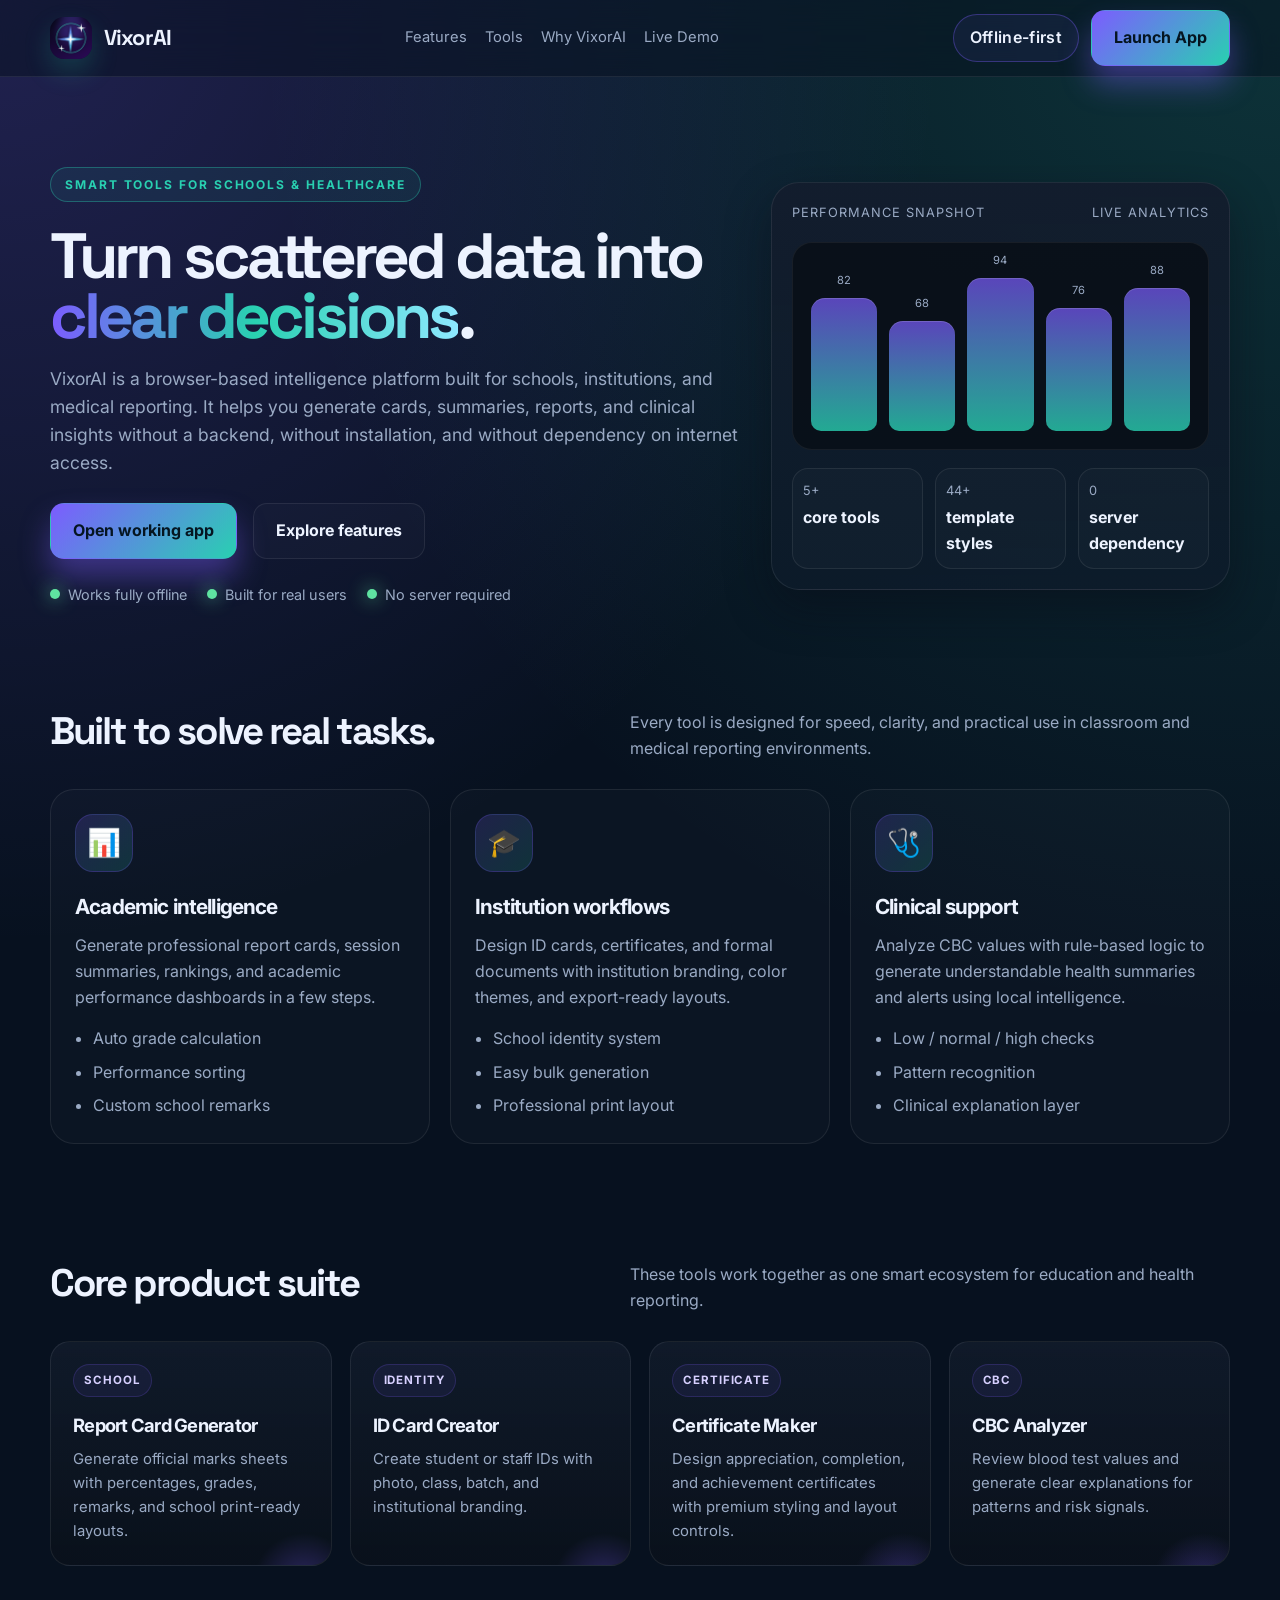
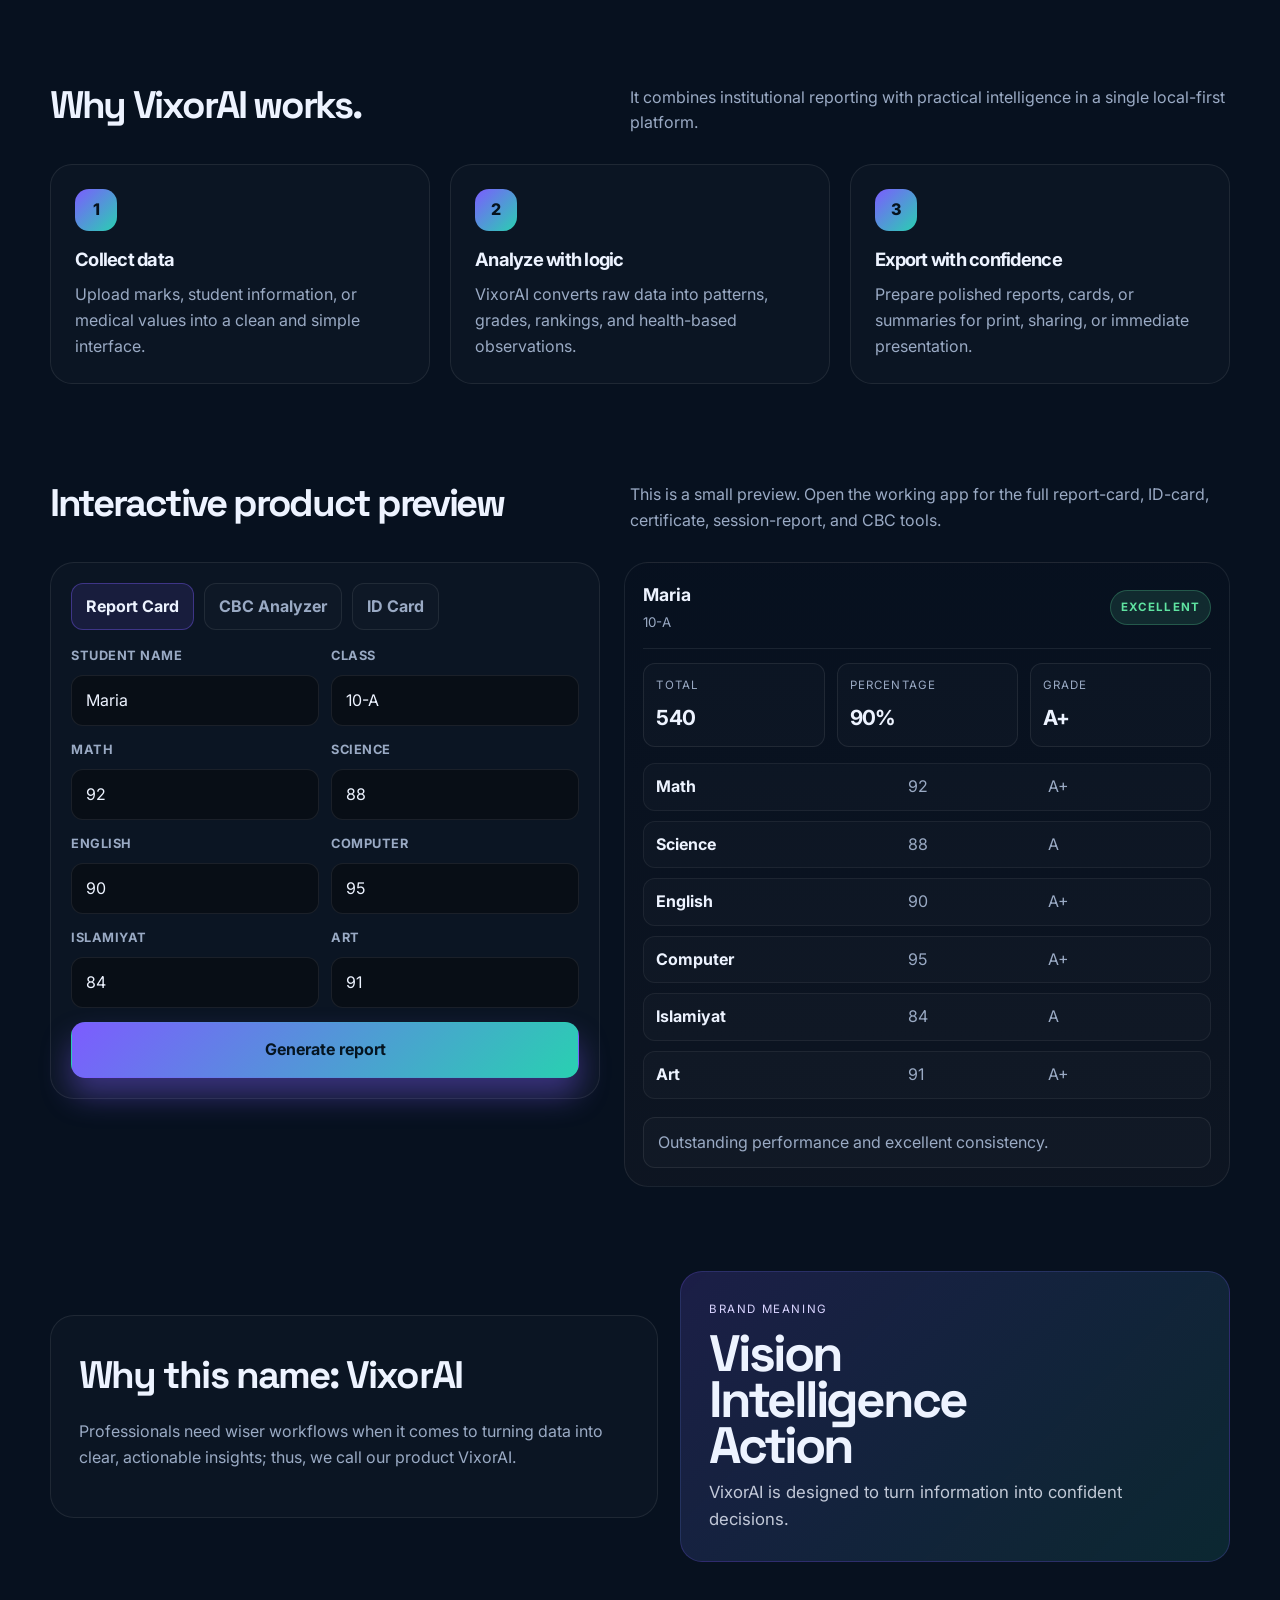
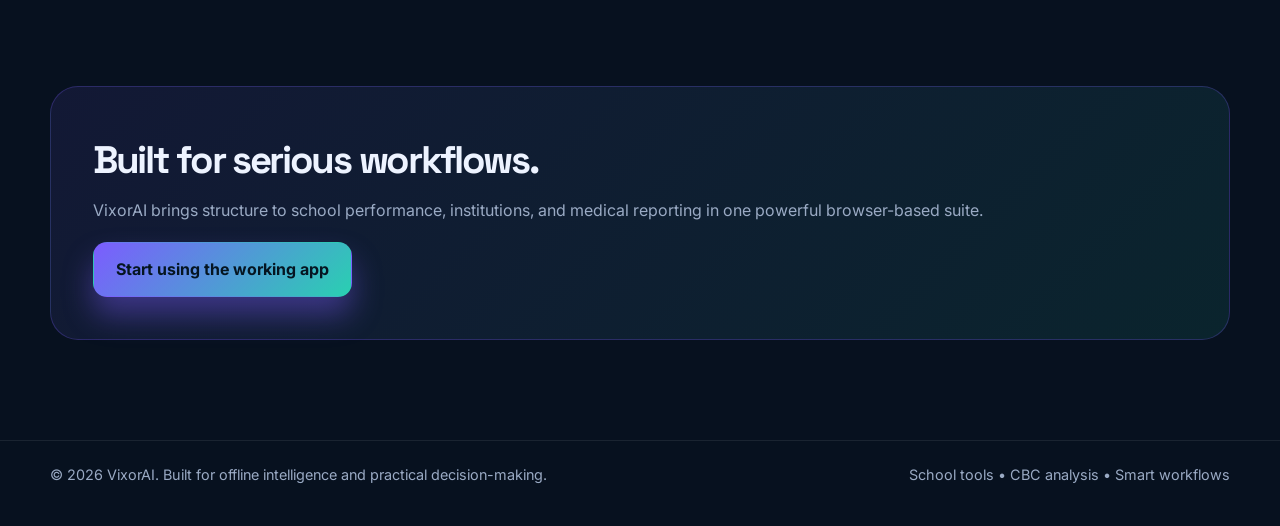
==== index.html @ 2a3d40e4 "Add files via upload" ====
﻿<!DOCTYPE html>
<html lang="en">
<head>
  <meta charset="UTF-8" />
  <meta name="viewport" content="width=device-width, initial-scale=1.0" />
  <title>VixorAI — Smart School & Medical Intelligence</title>
  <meta name="description" content="VixorAI is a browser-based offline intelligence suite for schools and healthcare tools such as report cards, ID cards, certificates, and CBC analysis." />
  <link rel="icon" type="image/png" href="./vixorai-logo.png" />
  <link rel="apple-touch-icon" href="./vixorai-logo.png" />
  <link rel="preconnect" href="https://fonts.googleapis.com">
  <link rel="preconnect" href="https://fonts.gstatic.com" crossorigin>
  <link href="https://fonts.googleapis.com/css2?family=Inter:wght@400;500;600;700;800;900&family=Space+Grotesk:wght@500;700&display=swap" rel="stylesheet">
  <style>
    :root {
      --bg: #07111f;
      --bg-soft: #0d1b2a;
      --panel: rgba(16, 24, 39, 0.8);
      --panel-strong: #131d2d;
      --line: rgba(255,255,255,0.08);
      --card: rgba(17, 25, 38, 0.9);
      --ink: #edf3ff;
      --muted: #9aaac4;
      --primary: #7c5cff;
      --primary-2: #29d0b1;
      --accent: #ffb950;
      --danger: #ff6b7a;
      --success: #5fe3a1;
      --shadow: 0 18px 45px rgba(8, 12, 22, 0.45);
      --radius: 24px;
    }

    * { box-sizing: border-box; }

    html { scroll-behavior: smooth; }
    body {
      margin: 0;
      font-family: Inter, system-ui, sans-serif;
      background:
        radial-gradient(circle at 0% 0%, rgba(124, 92, 255, 0.22), transparent 24%),
        radial-gradient(circle at 100% 0%, rgba(41, 208, 177, 0.18), transparent 26%),
        var(--bg);
      color: var(--ink);
      line-height: 1.6;
      min-height: 100vh;
    }

    a { color: inherit; text-decoration: none; }
    img { max-width: 100%; display: block; }
    button, input { font: inherit; }

    .container {
      width: min(1180px, calc(100% - 32px));
      margin: 0 auto;
    }

    header {
      position: sticky;
      top: 0;
      z-index: 20;
      backdrop-filter: blur(18px);
      background: rgba(7, 17, 31, 0.5);
      border-bottom: 1px solid var(--line);
    }

    .nav {
      display: flex;
      align-items: center;
      justify-content: space-between;
      min-height: 76px;
      gap: 20px;
    }

    .brand {
      display: flex;
      align-items: center;
      gap: 12px;
      font-family: "Space Grotesk", sans-serif;
      font-weight: 700;
      letter-spacing: -0.04em;
      font-size: 1.35rem;
    }

    .brand-mark {
      width: 42px;
      height: 42px;
      border-radius: 14px;
      object-fit: cover;
      box-shadow: 0 12px 28px rgba(41, 208, 177, 0.2);
    }

    .nav-links {
      display: flex;
      align-items: center;
      gap: 18px;
      color: var(--muted);
      font-size: 0.92rem;
    }
    .nav-links a:hover { color: var(--ink); }

    .nav-actions {
      display: flex;
      align-items: center;
      gap: 12px;
    }

    .pill {
      border: 1px solid rgba(124, 92, 255, 0.35);
      background: rgba(124, 92, 255, 0.08);
      color: var(--ink);
      border-radius: 999px;
      padding: 10px 16px;
      font-weight: 600;
      letter-spacing: 0.02em;
    }

    .button {
      display: inline-flex;
      align-items: center;
      justify-content: center;
      border-radius: 14px;
      border: 1px solid transparent;
      padding: 14px 22px;
      font-weight: 700;
      cursor: pointer;
      transition: transform 0.18s ease, box-shadow 0.18s ease, border-color 0.18s ease;
    }
    .button:hover { transform: translateY(-2px); }

    .button.primary {
      background: linear-gradient(135deg, var(--primary), var(--primary-2));
      color: #051521;
      box-shadow: 0 18px 30px rgba(124, 92, 255, 0.4);
    }

    .button.secondary {
      background: rgba(255,255,255,0.02);
      color: var(--ink);
      border-color: var(--line);
    }

    .hero { padding-top: 90px; padding-bottom: 40px; }
    .hero-grid {
      display: grid;
      grid-template-columns: 1.2fr 0.8fr;
      gap: 32px;
      align-items: center;
    }

    .eyebrow {
      display: inline-flex;
      align-items: center;
      gap: 10px;
      border: 1px solid rgba(41, 208, 177, 0.35);
      background: rgba(41, 208, 177, 0.08);
      color: var(--primary-2);
      border-radius: 999px;
      padding: 7px 14px;
      font-size: 0.75rem;
      letter-spacing: 0.16em;
      text-transform: uppercase;
      font-weight: 700;
    }

    h1 {
      margin: 24px 0 18px;
      font-family: "Space Grotesk", sans-serif;
      font-size: clamp(2.8rem, 5vw, 5rem);
      line-height: 0.94;
      letter-spacing: -0.06em;
    }
    h1 .gradient {
      background: linear-gradient(90deg, var(--primary), var(--primary-2), #8de8ff);
      -webkit-background-clip: text;
      background-clip: text;
      color: transparent;
    }

    .lead {
      font-size: 1.1rem;
      color: var(--muted);
      max-width: 70ch;
      margin: 0 0 26px;
    }

    .hero-actions {
      display: flex;
      align-items: center;
      flex-wrap: wrap;
      gap: 16px;
      margin-bottom: 24px;
    }

    .mini-meta {
      display: flex;
      flex-wrap: wrap;
      gap: 20px;
      color: var(--muted);
      font-size: 0.9rem;
    }
    .mini-meta span {
      display: inline-flex;
      align-items: center;
      gap: 8px;
    }
    .dot {
      width: 10px;
      height: 10px;
      border-radius: 50%;
      background: var(--success);
      box-shadow: 0 0 18px rgba(95, 227, 161, 0.9);
    }

    .hero-card {
      background: linear-gradient(180deg, rgba(19, 29, 45, 0.96), rgba(13, 27, 42, 0.9));
      border: 1px solid var(--line);
      border-radius: 28px;
      padding: 20px;
      box-shadow: var(--shadow);
    }

    .dashboard {
      background: rgba(8, 14, 22, 0.8);
      border: 1px solid rgba(255,255,255,0.06);
      border-radius: 20px;
      padding: 18px;
      margin-top: 18px;
    }

    .dash-top {
      display: flex;
      align-items: center;
      justify-content: space-between;
      margin-bottom: 14px;
      color: var(--muted);
      font-size: 0.8rem;
      letter-spacing: 0.08em;
      text-transform: uppercase;
    }

    .bars {
      display: grid;
      grid-template-columns: repeat(5, 1fr);
      align-items: end;
      gap: 12px;
      min-height: 170px;
      padding-top: 8px;
    }
    .bar {
      position: relative;
      border-radius: 14px 14px 10px 10px;
      background: linear-gradient(180deg, rgba(124, 92, 255, 0.7), rgba(41, 208, 177, 0.8));
      min-height: 34px;
      box-shadow: inset 0 1px 0 rgba(255,255,255,0.15);
    }
    .bar::before {
      content: attr(data-value);
      position: absolute;
      top: -26px;
      left: 50%;
      transform: translateX(-50%);
      font-size: 0.7rem;
      color: var(--muted);
    }

    .keypoints {
      padding: 18px 0 0;
      display: grid;
      grid-template-columns: repeat(3, minmax(0, 1fr));
      gap: 12px;
    }
    .keypoints > div {
      border: 1px solid var(--line);
      border-radius: 16px;
      padding: 12px 10px;
      background: rgba(255,255,255,0.02);
      font-size: 0.8rem;
      color: var(--muted);
    }
    .keypoints b {
      display: block;
      color: var(--ink);
      font-size: 1rem;
      margin-top: 4px;
    }

    .section { padding: 54px 0; }
    .section-header {
      display: flex;
      justify-content: space-between;
      align-items: end;
      gap: 20px;
      margin-bottom: 28px;
    }
    .section-header h2 {
      margin: 0;
      font-family: "Space Grotesk", sans-serif;
      font-size: clamp(2rem, 3vw, 3rem);
      letter-spacing: -0.06em;
    }
    .section-header p {
      margin: 0;
      color: var(--muted);
      max-width: 60ch;
    }

    .feature-grid {
      display: grid;
      grid-template-columns: repeat(3, minmax(0, 1fr));
      gap: 20px;
    }
    .feature-card {
      background: rgba(255,255,255,0.02);
      border: 1px solid var(--line);
      border-radius: var(--radius);
      padding: 24px;
      min-height: 260px;
      transition: transform 0.2s ease, border-color 0.2s ease;
    }
    .feature-card:hover {
      transform: translateY(-3px);
      border-color: rgba(124, 92, 255, 0.4);
    }
    .iconbox {
      width: 58px;
      height: 58px;
      border-radius: 18px;
      display: grid;
      place-items: center;
      background: linear-gradient(135deg, rgba(124, 92, 255, 0.18), rgba(41, 208, 177, 0.16));
      border: 1px solid rgba(124, 92, 255, 0.22);
      margin-bottom: 18px;
      font-size: 1.7rem;
    }
    .feature-card h3 {
      margin: 0 0 10px;
      font-size: 1.3rem;
      letter-spacing: -0.04em;
    }
    .feature-card p { margin: 0; color: var(--muted); }
    .feature-card ul {
      padding-left: 18px;
      color: var(--muted);
      margin: 16px 0 0;
    }
    .feature-card li + li { margin-top: 8px; }

    .tools-grid {
      display: grid;
      grid-template-columns: repeat(4, minmax(0, 1fr));
      gap: 18px;
    }
    .tool-card {
      position: relative;
      background: linear-gradient(180deg, rgba(20, 30, 46, 0.7), rgba(10, 17, 27, 0.9));
      border: 1px solid var(--line);
      border-radius: 20px;
      padding: 22px;
      overflow: hidden;
    }
    .tool-card::after {
      content: "";
      position: absolute;
      inset: auto -12% -35% auto;
      width: 120px;
      height: 120px;
      border-radius: 50%;
      background: radial-gradient(circle, rgba(124, 92, 255, 0.32), transparent 60%);
    }
    .tool-card h4 {
      margin: 14px 0 8px;
      font-size: 1.15rem;
      letter-spacing: -0.04em;
    }
    .tool-card p {
      margin: 0;
      color: var(--muted);
      font-size: 0.93rem;
    }
    .tool-badge {
      display: inline-block;
      padding: 6px 10px;
      border-radius: 999px;
      border: 1px solid rgba(124, 92, 255, 0.2);
      background: rgba(124, 92, 255, 0.08);
      color: #d7d0ff;
      font-size: 0.72rem;
      font-weight: 700;
      letter-spacing: 0.08em;
      text-transform: uppercase;
    }

    .steps {
      display: grid;
      grid-template-columns: repeat(3, minmax(0, 1fr));
      gap: 20px;
    }
    .step {
      background: rgba(255,255,255,0.02);
      border: 1px solid var(--line);
      border-radius: 22px;
      padding: 24px;
    }
    .step-number {
      width: 42px;
      height: 42px;
      border-radius: 14px;
      display: grid;
      place-items: center;
      font-weight: 800;
      background: linear-gradient(135deg, var(--primary), var(--primary-2));
      color: #06121d;
      margin-bottom: 14px;
    }
    .step h3 {
      margin: 0 0 8px;
      font-size: 1.15rem;
      letter-spacing: -0.04em;
    }
    .step p { margin: 0; color: var(--muted); }

    .showcase { padding: 34px 0 10px; }
    .showcase-wrap {
      display: grid;
      grid-template-columns: 1fr 1.1fr;
      gap: 24px;
      align-items: start;
    }
    .panel {
      background: rgba(255,255,255,0.02);
      border: 1px solid var(--line);
      border-radius: 24px;
      padding: 20px;
    }
    .tab-bar {
      display: flex;
      flex-wrap: wrap;
      gap: 10px;
      margin-bottom: 16px;
    }
    .tab-btn {
      padding: 10px 14px;
      border-radius: 12px;
      border: 1px solid var(--line);
      background: rgba(255,255,255,0.015);
      color: var(--muted);
      cursor: pointer;
      font-weight: 700;
    }
    .tab-btn.active {
      background: rgba(124, 92, 255, 0.12);
      border-color: rgba(124, 92, 255, 0.38);
      color: var(--ink);
    }
    .tab-panel { display: none; }
    .tab-panel.active { display: block; }

    .form-grid { display: grid; gap: 14px; }
    .two-col {
      display: grid;
      grid-template-columns: repeat(2, minmax(0, 1fr));
      gap: 12px;
    }
    .field { display: grid; gap: 8px; }
    .field label {
      color: var(--muted);
      font-size: 0.8rem;
      font-weight: 700;
      letter-spacing: 0.04em;
      text-transform: uppercase;
    }
    .field input, .field select {
      width: 100%;
      border-radius: 12px;
      border: 1px solid var(--line);
      background: rgba(8, 14, 22, 0.9);
      color: var(--ink);
      font: inherit;
      padding: 12px 14px;
    }

    .preview {
      min-height: 350px;
      background: linear-gradient(180deg, rgba(7,17,31,0.96), rgba(14,22,34,0.96));
      border: 1px solid var(--line);
      border-radius: 24px;
      padding: 18px;
    }

    .report-preview {
      background: linear-gradient(180deg, rgba(14, 23, 35, 0.8), rgba(11, 18, 26, 0.9));
      border-radius: 18px;
      border: 1px solid rgba(255,255,255,0.08);
      padding: 18px;
    }
    .report-header {
      display: flex;
      align-items: center;
      justify-content: space-between;
      gap: 12px;
      padding-bottom: 14px;
      border-bottom: 1px solid rgba(255,255,255,0.08);
      margin-bottom: 14px;
    }
    .report-badge {
      display: inline-block;
      padding: 7px 10px;
      border-radius: 999px;
      background: rgba(95, 227, 161, 0.12);
      color: var(--success);
      border: 1px solid rgba(95, 227, 161, 0.25);
      font-size: 0.72rem;
      font-weight: 700;
      letter-spacing: 0.1em;
      text-transform: uppercase;
    }
    .summary-grid {
      display: grid;
      grid-template-columns: repeat(3, minmax(0, 1fr));
      gap: 12px;
      margin: 12px 0 16px;
    }
    .summary-box {
      background: rgba(255,255,255,0.02);
      border: 1px solid var(--line);
      border-radius: 12px;
      padding: 12px;
    }
    .summary-box span {
      display: block;
      color: var(--muted);
      font-size: 0.72rem;
      letter-spacing: 0.1em;
      text-transform: uppercase;
      margin-bottom: 6px;
    }
    .summary-box b { font-size: 1.3rem; letter-spacing: -0.04em; }

    .subject-list { display: grid; gap: 10px; }
    .subject-row {
      display: grid;
      grid-template-columns: 1.3fr 0.7fr 0.8fr;
      gap: 8px;
      align-items: center;
      padding: 10px 12px;
      border-radius: 12px;
      background: rgba(255,255,255,0.02);
      border: 1px solid rgba(255,255,255,0.06);
      color: var(--muted);
    }
    .subject-row strong { color: var(--ink); }

    .cbc-card {
      background: rgba(12, 18, 28, 0.95);
      border: 1px solid rgba(255,255,255,0.08);
      border-radius: 18px;
      padding: 18px;
    }
    .cbc-metric {
      display: flex;
      justify-content: space-between;
      gap: 12px;
      align-items: center;
      margin: 10px 0;
      padding: 12px 14px;
      border-radius: 12px;
      background: rgba(255,255,255,0.02);
      border: 1px solid rgba(255,255,255,0.06);
    }
    .cbc-metric small {
      color: var(--muted);
      text-transform: uppercase;
      letter-spacing: 0.08em;
      font-size: 0.72rem;
    }
    .status {
      display: inline-flex;
      align-items: center;
      gap: 8px;
      padding: 8px 12px;
      border-radius: 999px;
      font-size: 0.72rem;
      font-weight: 700;
      letter-spacing: 0.08em;
      text-transform: uppercase;
    }
    .status.good { background: rgba(95,227,161,0.12); color: var(--success); border: 1px solid rgba(95,227,161,0.2); }
    .status.warn { background: rgba(255,185,80,0.12); color: var(--accent); border: 1px solid rgba(255,185,80,0.2); }
    .status.alert { background: rgba(255,107,122,0.12); color: var(--danger); border: 1px solid rgba(255,107,122,0.2); }

    .story {
      display: grid;
      grid-template-columns: 1.05fr 0.95fr;
      gap: 22px;
      align-items: center;
      padding-top: 20px;
    }
    .story-card {
      background: rgba(255,255,255,0.02);
      border: 1px solid var(--line);
      border-radius: 24px;
      padding: 28px;
    }
    .story-card h3 {
      margin: 0 0 14px;
      letter-spacing: -0.05em;
      font-size: clamp(1.7rem, 3vw, 2.8rem);
      font-family: "Space Grotesk", sans-serif;
    }
    .story-card p { margin: 0 0 18px; color: var(--muted); }

    .name-box {
      background: linear-gradient(135deg, rgba(124,92,255,0.18), rgba(41,208,177,0.12));
      border: 1px solid rgba(124, 92, 255, 0.22);
      border-radius: 22px;
      padding: 28px;
      min-height: 260px;
      display: flex;
      flex-direction: column;
      justify-content: center;
    }
    .name-box .small {
      display: inline-block;
      color: #d9d4ff;
      letter-spacing: 0.14em;
      font-size: 0.72rem;
      text-transform: uppercase;
      margin-bottom: 12px;
    }
    .name-box h4 {
      font-size: clamp(2.3rem, 4vw, 4rem);
      line-height: 0.9;
      margin: 0 0 10px;
      letter-spacing: -0.06em;
      font-family: "Space Grotesk", sans-serif;
    }
    .name-box p {
      margin: 0;
      color: rgba(237,243,255,0.8);
      font-size: 1.05rem;
    }

    .cta {
      padding: 70px 0 100px;
    }
    .cta-box {
      background: linear-gradient(135deg, rgba(124, 92, 255, 0.1), rgba(41, 208, 177, 0.1));
      border: 1px solid rgba(124, 92, 255, 0.25);
      border-radius: 28px;
      padding: clamp(26px, 4vw, 42px);
      display: flex;
      flex-wrap: wrap;
      align-items: center;
      justify-content: space-between;
      gap: 18px;
    }
    .cta h3 {
      margin: 0 0 8px;
      font-family: "Space Grotesk", sans-serif;
      font-size: clamp(2rem, 3vw, 3rem);
      letter-spacing: -0.06em;
    }
    .cta p { margin: 0; color: var(--muted); font-size: 1rem; }

    footer {
      border-top: 1px solid var(--line);
      padding: 22px 0 40px;
      color: var(--muted);
      font-size: 0.9rem;
    }
    .foot {
      display: flex;
      justify-content: space-between;
      gap: 20px;
      align-items: center;
      flex-wrap: wrap;
    }

    @media (max-width: 980px) {
      .hero-grid, .showcase-wrap, .story { display: grid; grid-template-columns: 1fr; }
      .feature-grid, .tools-grid, .steps { grid-template-columns: repeat(2, minmax(0, 1fr)); display: grid; }
      .nav-links { display: none; }
      .section-header { display: grid; align-items: start; }
    }

    @media (max-width: 620px) {
      .feature-grid, .tools-grid, .steps, .two-col, .summary-grid, .keypoints { grid-template-columns: 1fr; }
      .nav { min-height: 64px; gap: 10px; }
      .brand { gap: 8px; font-size: 1.1rem; }
      .brand-mark { width: 36px; height: 36px; }
      .nav-actions { width: auto; flex: 0 0 auto; gap: 0; }
      .nav-actions .button { width: auto; min-height: 42px; padding: 10px 12px; font-size: 0.82rem; }
      .button { width: auto; min-height: 44px; }
      .hero-actions { display: grid; grid-template-columns: minmax(0, 1fr); }
      .hero-actions .button, .form-grid > .button, .cta-box > .button { width: 100%; }
      .pill { display: none; }
      .hero { padding-top: 48px; }
      .section { padding: 42px 0; }
      h1 { font-size: 2.5rem; line-height: 1; }
      .section-header h2 { font-size: 1.85rem; }
      .panel { padding: 14px; }
      .preview, .report-preview { padding: 12px; }
      .subject-row { grid-template-columns: minmax(0, 1.2fr) minmax(42px, 0.5fr) minmax(42px, 0.5fr); font-size: 0.9rem; }
    }
  </style>
</head>
<body>
  <header>
    <div class="container nav">
      <div class="brand">
        <img class="brand-mark" src="./vixorai-logo.png" alt="VixorAI logo" />
        <span>VixorAI</span>
      </div>

      <nav class="nav-links">
        <a href="#features">Features</a>
        <a href="#tools">Tools</a>
        <a href="#why">Why VixorAI</a>
        <a href="#demo">Live Demo</a>
      </nav>

      <div class="nav-actions">
        <span class="pill">Offline-first</span>
        <a class="button primary" href="./ViXorAI%20(1).html">Launch App</a>
      </div>
    </div>
  </header>

  <main>
    <section class="hero">
      <div class="container hero-grid">
        <div>
          <span class="eyebrow">Smart tools for schools & healthcare</span>
          <h1>Turn scattered data into <span class="gradient">clear decisions</span>.</h1>
          <p class="lead">
            VixorAI is a browser-based intelligence platform built for schools, institutions, and medical reporting. It helps you generate cards, summaries, reports, and clinical insights without a backend, without installation, and without dependency on internet access.
          </p>

          <div class="hero-actions">
            <a class="button primary" href="./ViXorAI%20(1).html">Open working app</a>
            <button class="button secondary" onclick="document.getElementById('features').scrollIntoView({behavior:'smooth'})">Explore features</button>
          </div>

          <div class="mini-meta">
            <span><i class="dot"></i> Works fully offline</span>
            <span><i class="dot"></i> Built for real users</span>
            <span><i class="dot"></i> No server required</span>
          </div>
        </div>

        <div class="hero-card">
          <div class="dash-top">
            <span>Performance snapshot</span>
            <span>Live analytics</span>
          </div>

          <div class="dashboard">
            <div class="bars">
              <div class="bar" data-value="82" style="height:82%"></div>
              <div class="bar" data-value="68" style="height:68%"></div>
              <div class="bar" data-value="94" style="height:94%"></div>
              <div class="bar" data-value="76" style="height:76%"></div>
              <div class="bar" data-value="88" style="height:88%"></div>
            </div>
          </div>

          <div class="keypoints">
            <div>5+<b>core tools</b></div>
            <div>44+<b>template styles</b></div>
            <div>0<b>server dependency</b></div>
          </div>
        </div>
      </div>
    </section>

    <section id="features" class="section">
      <div class="container">
        <div class="section-header">
          <h2>Built to solve real tasks.</h2>
          <p>Every tool is designed for speed, clarity, and practical use in classroom and medical reporting environments.</p>
        </div>

        <div class="feature-grid">
          <article class="feature-card">
            <div class="iconbox">📊</div>
            <h3>Academic intelligence</h3>
            <p>Generate professional report cards, session summaries, rankings, and academic performance dashboards in a few steps.</p>
            <ul>
              <li>Auto grade calculation</li>
              <li>Performance sorting</li>
              <li>Custom school remarks</li>
            </ul>
          </article>

          <article class="feature-card">
            <div class="iconbox">🎓</div>
            <h3>Institution workflows</h3>
            <p>Design ID cards, certificates, and formal documents with institution branding, color themes, and export-ready layouts.</p>
            <ul>
              <li>School identity system</li>
              <li>Easy bulk generation</li>
              <li>Professional print layout</li>
            </ul>
          </article>

          <article class="feature-card">
            <div class="iconbox">🩺</div>
            <h3>Clinical support</h3>
            <p>Analyze CBC values with rule-based logic to generate understandable health summaries and alerts using local intelligence.</p>
            <ul>
              <li>Low / normal / high checks</li>
              <li>Pattern recognition</li>
              <li>Clinical explanation layer</li>
            </ul>
          </article>
        </div>
      </div>
    </section>

    <section id="tools" class="section">
      <div class="container">
        <div class="section-header">
          <h2>Core product suite</h2>
          <p>These tools work together as one smart ecosystem for education and health reporting.</p>
        </div>

        <div class="tools-grid">
          <article class="tool-card">
            <span class="tool-badge">school</span>
            <h4>Report Card Generator</h4>
            <p>Generate official marks sheets with percentages, grades, remarks, and school print-ready layouts.</p>
          </article>

          <article class="tool-card">
            <span class="tool-badge">identity</span>
            <h4>ID Card Creator</h4>
            <p>Create student or staff IDs with photo, class, batch, and institutional branding.</p>
          </article>

          <article class="tool-card">
            <span class="tool-badge">certificate</span>
            <h4>Certificate Maker</h4>
            <p>Design appreciation, completion, and achievement certificates with premium styling and layout controls.</p>
          </article>

          <article class="tool-card">
            <span class="tool-badge">cbc</span>
            <h4>CBC Analyzer</h4>
            <p>Review blood test values and generate clear explanations for patterns and risk signals.</p>
          </article>
        </div>
      </div>
    </section>

    <section class="section">
      <div class="container">
        <div class="section-header">
          <h2>Why VixorAI works.</h2>
          <p>It combines institutional reporting with practical intelligence in a single local-first platform.</p>
        </div>

        <div class="steps">
          <div class="step">
            <div class="step-number">1</div>
            <h3>Collect data</h3>
            <p>Upload marks, student information, or medical values into a clean and simple interface.</p>
          </div>

          <div class="step">
            <div class="step-number">2</div>
            <h3>Analyze with logic</h3>
            <p>VixorAI converts raw data into patterns, grades, rankings, and health-based observations.</p>
          </div>

          <div class="step">
            <div class="step-number">3</div>
            <h3>Export with confidence</h3>
            <p>Prepare polished reports, cards, or summaries for print, sharing, or immediate presentation.</p>
          </div>
        </div>
      </div>
    </section>

    <section id="demo" class="section showcase">
      <div class="container">
        <div class="section-header">
          <h2>Interactive product preview</h2>
          <p>This is a small preview. Open the working app for the full report-card, ID-card, certificate, session-report, and CBC tools.</p>
        </div>

        <div class="showcase-wrap">
          <div class="panel">
            <div class="tab-bar">
              <button class="tab-btn active" data-tab="report">Report Card</button>
              <button class="tab-btn" data-tab="cbc">CBC Analyzer</button>
              <button class="tab-btn" data-tab="id">ID Card</button>
            </div>

            <div class="tab-panel active" id="report-tab">
              <div class="form-grid">
                <div class="two-col">
                  <div class="field">
                    <label>Student name</label>
                    <input id="studentName" value="Maria" />
                  </div>
                  <div class="field">
                    <label>Class</label>
                    <input id="studentClass" value="10-A" />
                  </div>
                </div>

                <div class="two-col">
                  <div class="field"><label>Math</label><input id="math" type="number" value="92" /></div>
                  <div class="field"><label>Science</label><input id="science" type="number" value="88" /></div>
                </div>

                <div class="two-col">
                  <div class="field"><label>English</label><input id="english" type="number" value="90" /></div>
                  <div class="field"><label>Computer</label><input id="computer" type="number" value="95" /></div>
                </div>

                <div class="two-col">
                  <div class="field"><label>Islamiyat</label><input id="islamiyat" type="number" value="84" /></div>
                  <div class="field"><label>Art</label><input id="art" type="number" value="91" /></div>
                </div>

                <button class="button primary" onclick="generateReportCard()">Generate report</button>
              </div>
            </div>

            <div class="tab-panel" id="cbc-tab">
              <div class="form-grid">
                <div class="field"><label>Patient name</label><input id="cbcName" value="Umar" /></div>
                <div class="two-col">
                  <div class="field"><label>Hemoglobin</label><input id="hb" type="number" value="11.2" /></div>
                  <div class="field"><label>WBC</label><input id="wbc" type="number" value="9.8" /></div>
                </div>

                <div class="two-col">
                  <div class="field"><label>Platelets</label><input id="platelets" type="number" value="250" /></div>
                  <div class="field"><label>MCV</label><input id="mcv" type="number" value="78" /></div>
                </div>

                <div class="two-col">
                  <div class="field"><label>RBC</label><input id="rbc" type="number" value="4.2" /></div>
                  <div class="field"><label>Neutrophils</label><input id="neutrophils" type="number" value="65" /></div>
                </div>

                <button class="button primary" onclick="generateCBCReport()">Analyze CBC</button>
              </div>
            </div>

            <div class="tab-panel" id="id-tab">
              <div class="form-grid">
                <div class="field"><label>Student / Staff name</label><input id="idName" value="Umar" /></div>
                <div class="two-col">
                  <div class="field"><label>Roll no</label><input id="rollNo" value="27" /></div>
                  <div class="field"><label>Class</label><input id="idClass" value="9-B" /></div>
                </div>
                <div class="field"><label>School</label><input id="schoolName" value="City Excellence Academy" /></div>
                <button class="button primary" onclick="generateIDCard()">Generate ID card</button>
              </div>
            </div>
          </div>

          <div class="preview">
            <div id="reportPreview" class="report-preview">
              <div class="report-header">
                <div>
                  <strong style="font-size:1.1rem;">Maria</strong><br>
                  <small style="color:var(--muted);">Class 10-A</small>
                </div>
                <span class="report-badge">Excellent</span>
              </div>

              <div class="summary-grid">
                <div class="summary-box"><span>Total</span><b>440</b></div>
                <div class="summary-box"><span>Percentage</span><b>88%</b></div>
                <div class="summary-box"><span>Grade</span><b>A</b></div>
              </div>

              <div class="subject-list">
                <div class="subject-row"><strong>Math</strong><span>92</span><span>A+</span></div>
                <div class="subject-row"><strong>Science</strong><span>88</span><span>A</span></div>
                <div class="subject-row"><strong>English</strong><span>90</span><span>A+</span></div>
                <div class="subject-row"><strong>Computer</strong><span>95</span><span>A+</span></div>
              </div>
            </div>
          </div>
        </div>
      </div>
    </section>

    <section id="why" class="section">
      <div class="container">
        <div class="story">
          <div class="story-card">
            <h3>Why this name: VixorAI</h3>
            <p>Professionals need wiser workflows when it comes to turning data into clear, actionable insights; thus, we call our product VixorAI.</p>
          </div>

          <div class="name-box">
            <span class="small">Brand meaning</span>
            <h4>Vision<br>Intelligence<br>Action</h4>
            <p>VixorAI is designed to turn information into confident decisions.</p>
          </div>
        </div>
      </div>
    </section>

    <section class="cta">
      <div class="container">
        <div class="cta-box">
          <div>
            <h3>Built for serious workflows.</h3>
            <p>VixorAI brings structure to school performance, institutions, and medical reporting in one powerful browser-based suite.</p>
          </div>
          <a class="button primary" href="./ViXorAI%20(1).html">Start using the working app</a>
        </div>
      </div>
    </section>
  </main>

  <footer>
    <div class="container foot">
      <div>© 2026 VixorAI. Built for offline intelligence and practical decision-making.</div>
      <div>School tools • CBC analysis • Smart workflows</div>
    </div>
  </footer>

  <script>
    const tabButtons = document.querySelectorAll('.tab-btn');
    const tabPanels = document.querySelectorAll('.tab-panel');

    tabButtons.forEach(button => {
      button.addEventListener('click', () => {
        tabButtons.forEach(btn => btn.classList.remove('active'));
        tabPanels.forEach(panel => panel.classList.remove('active'));
        button.classList.add('active');
        document.getElementById(button.dataset.tab + '-tab').classList.add('active');
      });
    });

    function getGrade(percentage) {
      if (percentage >= 90) return 'A+';
      if (percentage >= 80) return 'A';
      if (percentage >= 70) return 'B';
      if (percentage >= 60) return 'C';
      if (percentage >= 50) return 'D';
      return 'F';
    }

    function getRemark(percentage) {
      if (percentage >= 90) return 'Outstanding performance and excellent consistency.';
      if (percentage >= 80) return 'Very strong performance with significant potential.';
      if (percentage >= 70) return 'Good progress with room for stronger consistency.';
      if (percentage >= 60) return 'Satisfactory and improving steadily.';
      if (percentage >= 50) return 'Needs additional focus and revision.';
      return 'Requires immediate attention and academic support.';
    }

    function generateReportCard() {
      const subjects = [
        ['Math', Number(document.getElementById('math').value || 0)],
        ['Science', Number(document.getElementById('science').value || 0)],
        ['English', Number(document.getElementById('english').value || 0)],
        ['Computer', Number(document.getElementById('computer').value || 0)],
        ['Islamiyat', Number(document.getElementById('islamiyat').value || 0)],
        ['Art', Number(document.getElementById('art').value || 0)]
      ];

      const total = subjects.reduce((sum, [, score]) => sum + score, 0);
      const percentage = Math.round(total / subjects.length);
      const grade = getGrade(percentage);
      const remark = getRemark(percentage);
      const studentName = document.getElementById('studentName').value || 'Student';
      const className = document.getElementById('studentClass').value || 'Class';

      const html = `
        <div class="report-header">
          <div>
            <strong style="font-size:1.1rem;">${studentName}</strong><br>
            <small style="color:var(--muted);">${className}</small>
          </div>
          <span class="report-badge">${grade === 'A+' || grade === 'A' ? 'Excellent' : 'Good'}</span>
        </div>

        <div class="summary-grid">
          <div class="summary-box"><span>Total</span><b>${total}</b></div>
          <div class="summary-box"><span>Percentage</span><b>${percentage}%</b></div>
          <div class="summary-box"><span>Grade</span><b>${grade}</b></div>
        </div>

        <div class="subject-list">
          ${subjects.map(([name, score]) => `
            <div class="subject-row">
              <strong>${name}</strong>
              <span>${score}</span>
              <span>${getGrade(score)}</span>
            </div>
          `).join('')}
        </div>

        <div style="margin-top:18px; padding:12px 14px; border-radius:12px; background:rgba(255,255,255,0.02); border:1px solid rgba(255,255,255,0.08); color:var(--muted); line-height:1.6;">${remark}</div>
      `;

      document.querySelector('.preview').innerHTML = html;
    }

    function getCBCStatus(value, low, high) {
      if (value < low) return 'low';
      if (value > high) return 'high';
      return 'normal';
    }

    function formatCBCStatus(status) {
      if (status === 'normal') return '<span class="status good">Normal</span>';
      if (status === 'low') return '<span class="status warn">Low</span>';
      return '<span class="status alert">High</span>';
    }

    function generateCBCReport() {
      const patientName = document.getElementById('cbcName').value.trim() || 'Umar';
      const hb = Number(document.getElementById('hb').value || 0);
      const wbc = Number(document.getElementById('wbc').value || 0);
      const platelets = Number(document.getElementById('platelets').value || 0);
      const mcv = Number(document.getElementById('mcv').value || 0);
      const rbc = Number(document.getElementById('rbc').value || 0);
      const neutrophils = Number(document.getElementById('neutrophils').value || 0);

      const hbStatus = getCBCStatus(hb, 11.5, 16.5);
      const wbcStatus = getCBCStatus(wbc, 4.0, 11.0);
      const plateletStatus = getCBCStatus(platelets, 150, 450);
      const mcvStatus = getCBCStatus(mcv, 80, 100);
      const rbcStatus = getCBCStatus(rbc, 3.8, 5.1);
      const neutrophilStatus = getCBCStatus(neutrophils, 40, 75);

      let summary = 'CBC values are broadly within reference range. No major abnormality is indicated from the entered set.';
      if (hbStatus === 'low' || mcvStatus === 'low') summary = 'Possible anemia pattern is suggested by lower hemoglobin and/or lower MCV values. Consider follow-up with a clinician.';
      if (wbcStatus === 'high' || neutrophilStatus === 'high') summary = 'A mild inflammatory or infection-related pattern may be present. Review symptoms and consider a clinical assessment.';
      if (plateletStatus === 'low') summary = 'Platelet levels are low and may need medical review, especially if bruising or bleeding symptoms occur.';
      if (plateletStatus === 'high') summary = 'Platelet count is elevated and clinical context should be reviewed.';

      const html = `
        <div class="cbc-card">
          <div class="report-header">
            <div>
              <strong style="font-size:1.1rem;">CBC for ${patientName}</strong><br>
              <small style="color:var(--muted);">Local AI interpretation</small>
            </div>
            ${hbStatus === 'normal' && wbcStatus === 'normal' && plateletStatus === 'normal' ? '<span class="status good">Stable</span>' : '<span class="status warn">Review</span>'}
          </div>

          <div class="cbc-metric"><div><small>Hemoglobin</small><br><strong>${hb} g/dL</strong></div>${formatCBCStatus(hbStatus)}</div>
          <div class="cbc-metric"><div><small>WBC</small><br><strong>${wbc} x10^9/L</strong></div>${formatCBCStatus(wbcStatus)}</div>
          <div class="cbc-metric"><div><small>Platelets</small><br><strong>${platelets} x10^9/L</strong></div>${formatCBCStatus(plateletStatus)}</div>
          <div class="cbc-metric"><div><small>MCV</small><br><strong>${mcv} fL</strong></div>${formatCBCStatus(mcvStatus)}</div>
          <div class="cbc-metric"><div><small>RBC</small><br><strong>${rbc} x10^12/L</strong></div>${formatCBCStatus(rbcStatus)}</div>
          <div class="cbc-metric"><div><small>Neutrophils</small><br><strong>${neutrophils}%</strong></div>${formatCBCStatus(neutrophilStatus)}</div>

          <div style="margin-top:18px; padding:14px 16px; border-radius:12px; background:rgba(255,255,255,0.02); border:1px solid rgba(255,255,255,0.08); color:var(--muted); line-height:1.65;">${summary}</div>
        </div>
      `;

      document.querySelector('.preview').innerHTML = html;
    }

    function generateIDCard() {
      const name = document.getElementById('idName').value || 'Student Name';
      const roll = document.getElementById('rollNo').value || '00';
      const className = document.getElementById('idClass').value || 'Class';
      const school = document.getElementById('schoolName').value || 'School Name';

      const html = `
        <div style="display:grid; place-items:center; min-height:330px;">
          <div style="width:100%; max-width:520px; background:linear-gradient(135deg,#101a2d,#171f2f); border:1px solid rgba(255,255,255,0.08); border-radius:22px; box-shadow:0 20px 40px rgba(0,0,0,0.3); overflow:hidden;">
            <div style="padding:18px 20px; background:linear-gradient(90deg,#7c5cff,#29d0b1); color:#07111f; font-weight:800; letter-spacing:0.08em; text-transform:uppercase;">${school}</div>
            <div style="display:grid; grid-template-columns: 110px 1fr; gap:18px; padding:20px; align-items:center;">
              <div style="width:100px; height:120px; border-radius:14px; background:linear-gradient(135deg,#7c5cff,#29d0b1); display:grid; place-items:center; font-size:2.2rem; color:#07111f; font-weight:900;">${name.charAt(0).toUpperCase()}</div>
              <div>
                <div style="font-size:1.5rem; font-weight:800; letter-spacing:-0.05em; margin-bottom:6px;">${name}</div>
                <div style="color:var(--muted); margin-bottom:4px;">Roll No: <strong style="color:var(--ink);">${roll}</strong></div>
                <div style="color:var(--muted); margin-bottom:4px;">Class: <strong style="color:var(--ink);">${className}</strong></div>
                <div style="color:var(--muted);">Institution ID Card</div>
              </div>
            </div>
          </div>
        </div>
      `;

      document.querySelector('.preview').innerHTML = html;
    }

    generateReportCard();
  </script>
</body>
</html>
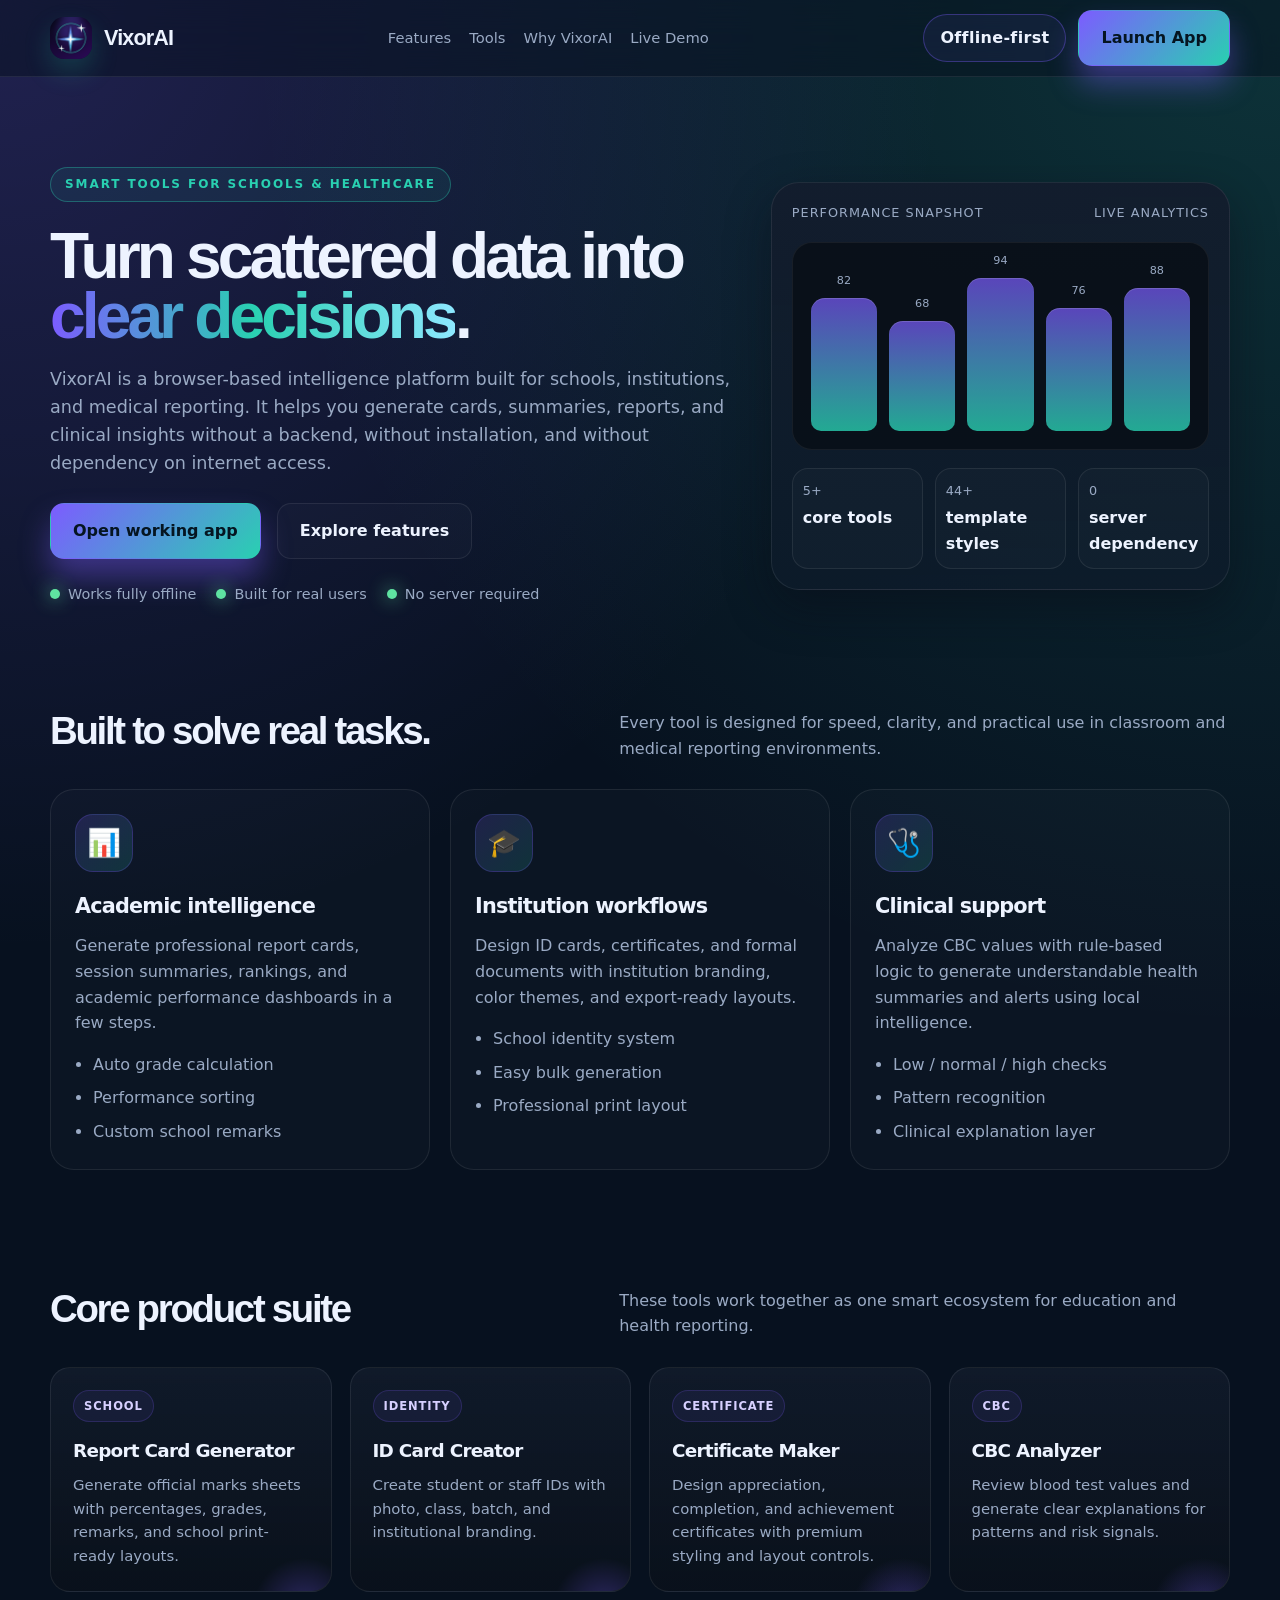
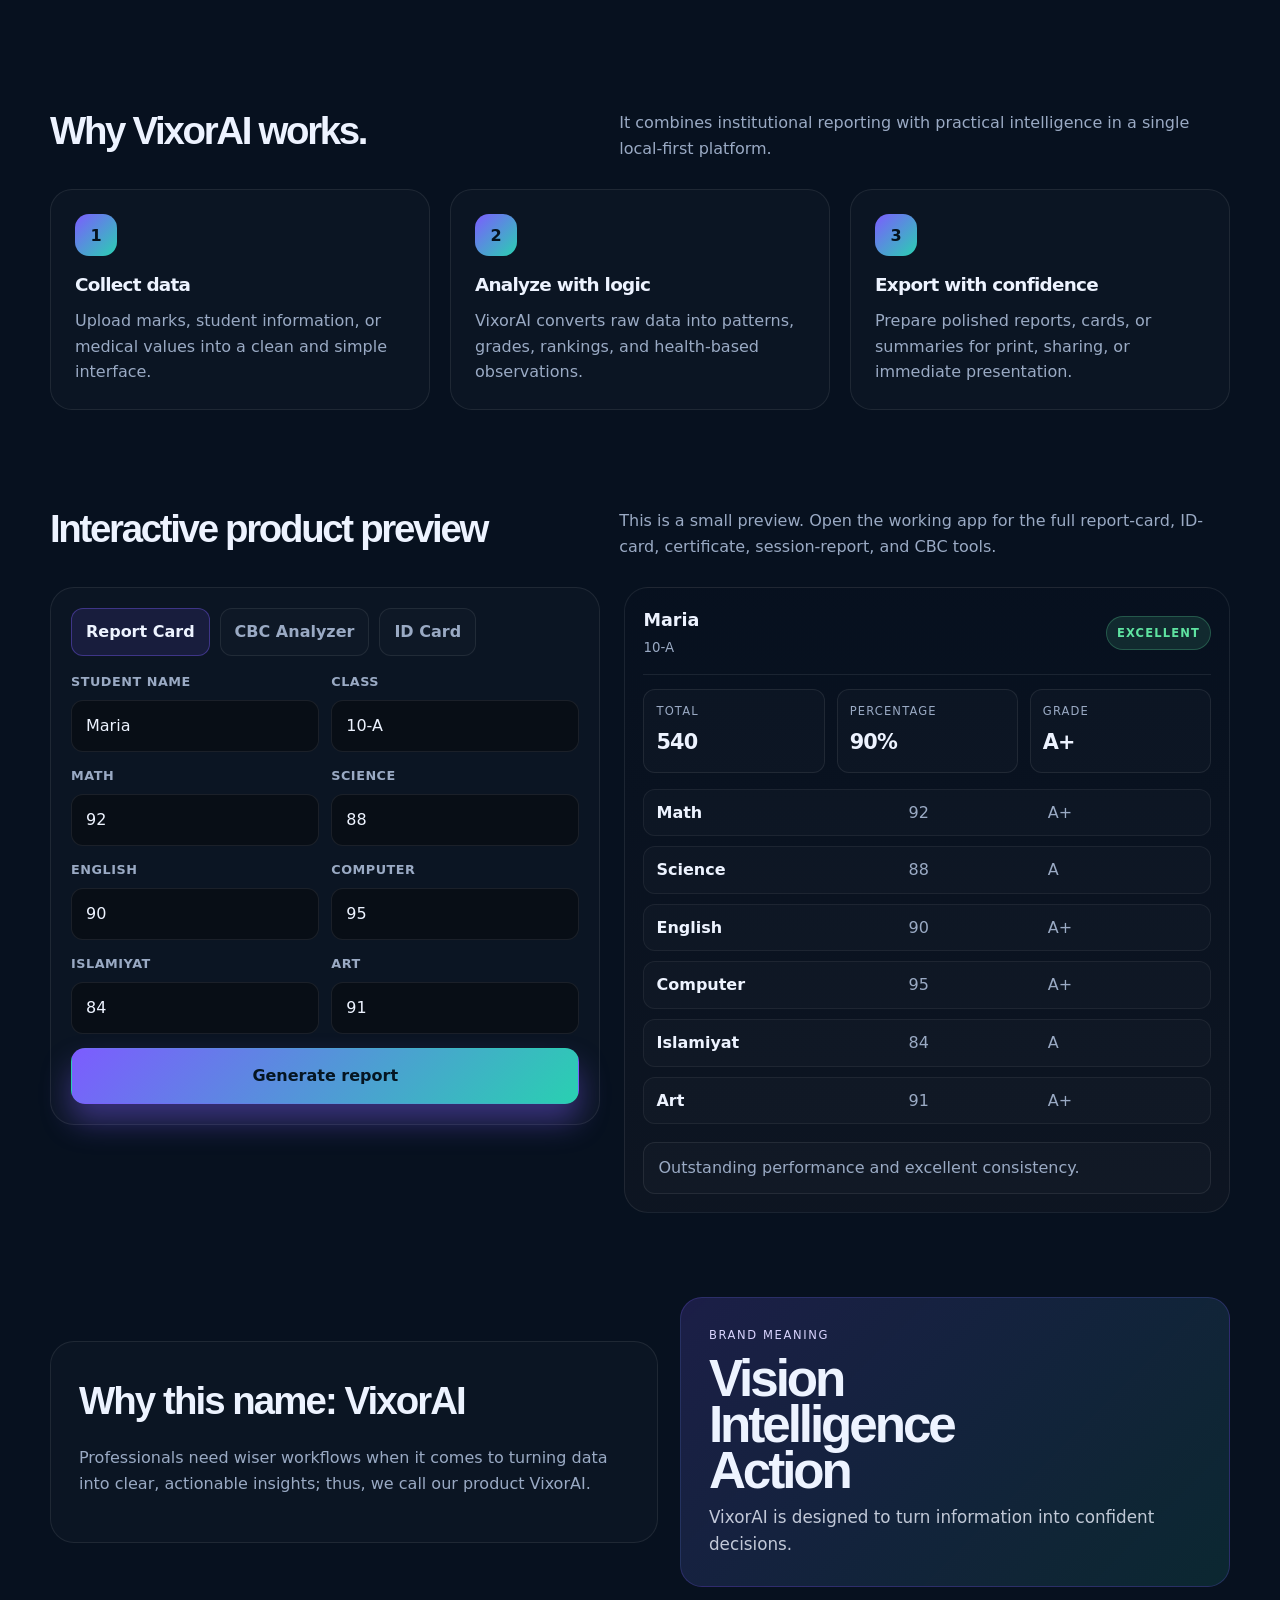
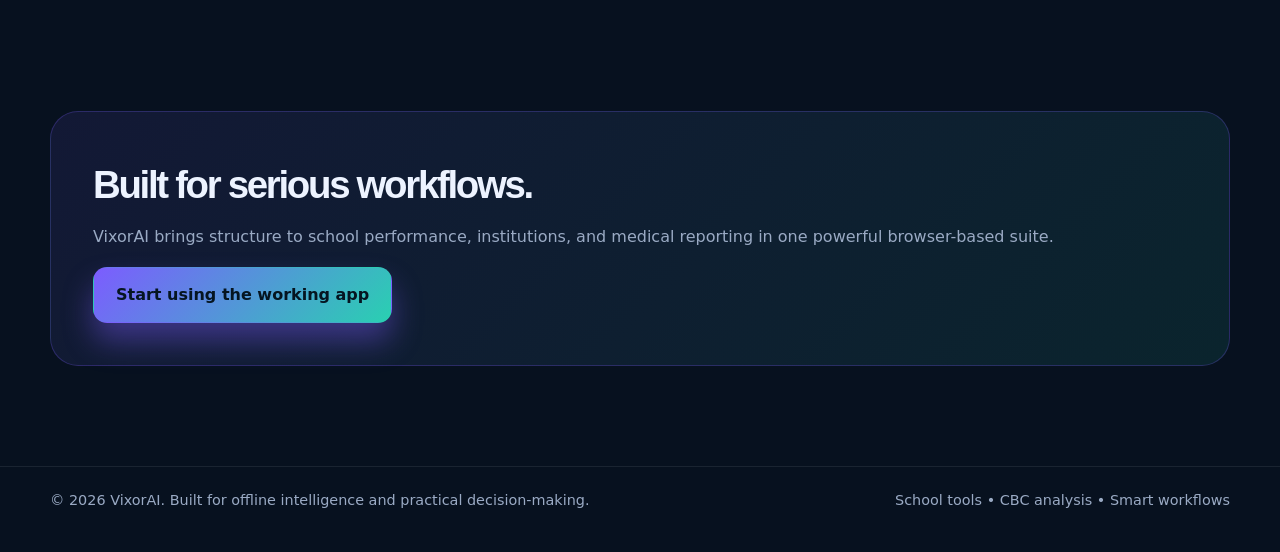
==== commit 58cd5a1d: "Add files via upload" ====
--- a/index.html
+++ b/index.html
@@ -1,15 +1,12 @@
-﻿<!DOCTYPE html>
+<!DOCTYPE html>
 <html lang="en">
 <head>
   <meta charset="UTF-8" />
   <meta name="viewport" content="width=device-width, initial-scale=1.0" />
   <title>VixorAI — Smart School & Medical Intelligence</title>
   <meta name="description" content="VixorAI is a browser-based offline intelligence suite for schools and healthcare tools such as report cards, ID cards, certificates, and CBC analysis." />
-  <link rel="icon" type="image/png" href="./vixorai-logo.png" />
-  <link rel="apple-touch-icon" href="./vixorai-logo.png" />
-  <link rel="preconnect" href="https://fonts.googleapis.com">
-  <link rel="preconnect" href="https://fonts.gstatic.com" crossorigin>
-  <link href="https://fonts.googleapis.com/css2?family=Inter:wght@400;500;600;700;800;900&family=Space+Grotesk:wght@500;700&display=swap" rel="stylesheet">
+  <link rel="icon" type="image/png" href="[data-uri]" />
+  <link rel="apple-touch-icon" href="[data-uri]" />
   <style>
     :root {
       --bg: #07111f;
@@ -707,7 +704,7 @@
   <header>
     <div class="container nav">
       <div class="brand">
-        <img class="brand-mark" src="./vixorai-logo.png" alt="VixorAI logo" />
+        <img class="brand-mark" src="[data-uri]" alt="VixorAI logo" />
         <span>VixorAI</span>
       </div>
 
@@ -720,7 +717,7 @@
 
       <div class="nav-actions">
         <span class="pill">Offline-first</span>
-        <a class="button primary" href="./ViXorAI%20(1).html">Launch App</a>
+        <a class="button primary" href="#launch-app" onclick="openOfflineApp(event)">Launch App</a>
       </div>
     </div>
   </header>
@@ -736,7 +733,7 @@
           </p>
 
           <div class="hero-actions">
-            <a class="button primary" href="./ViXorAI%20(1).html">Open working app</a>
+            <a class="button primary" href="#launch-app" onclick="openOfflineApp(event)">Open working app</a>
             <button class="button secondary" onclick="document.getElementById('features').scrollIntoView({behavior:'smooth'})">Explore features</button>
           </div>
 
@@ -1014,7 +1011,7 @@
             <h3>Built for serious workflows.</h3>
             <p>VixorAI brings structure to school performance, institutions, and medical reporting in one powerful browser-based suite.</p>
           </div>
-          <a class="button primary" href="./ViXorAI%20(1).html">Start using the working app</a>
+          <a class="button primary" href="#launch-app" onclick="openOfflineApp(event)">Start using the working app</a>
         </div>
       </div>
     </section>
@@ -1027,7 +1024,25 @@
     </div>
   </footer>
 
+  <script id="offline-app-payload" type="application/octet-stream">[base64]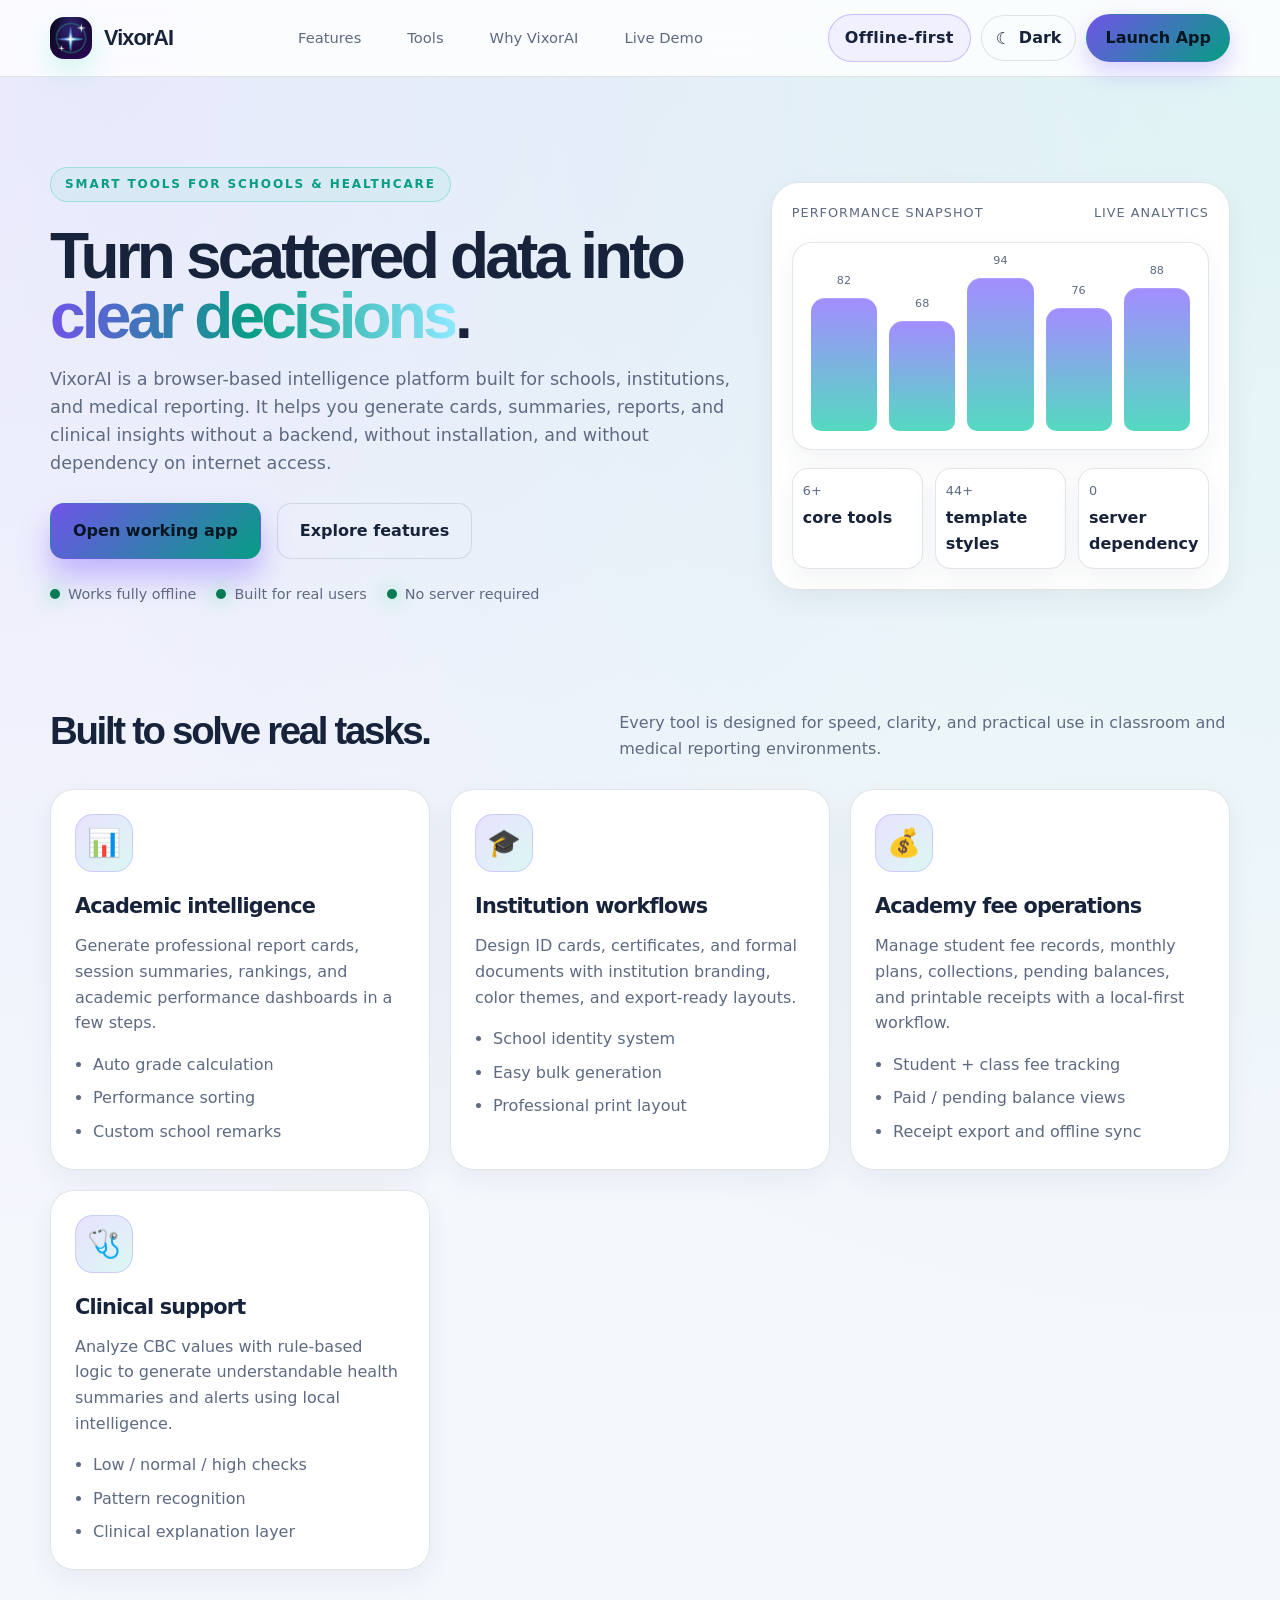
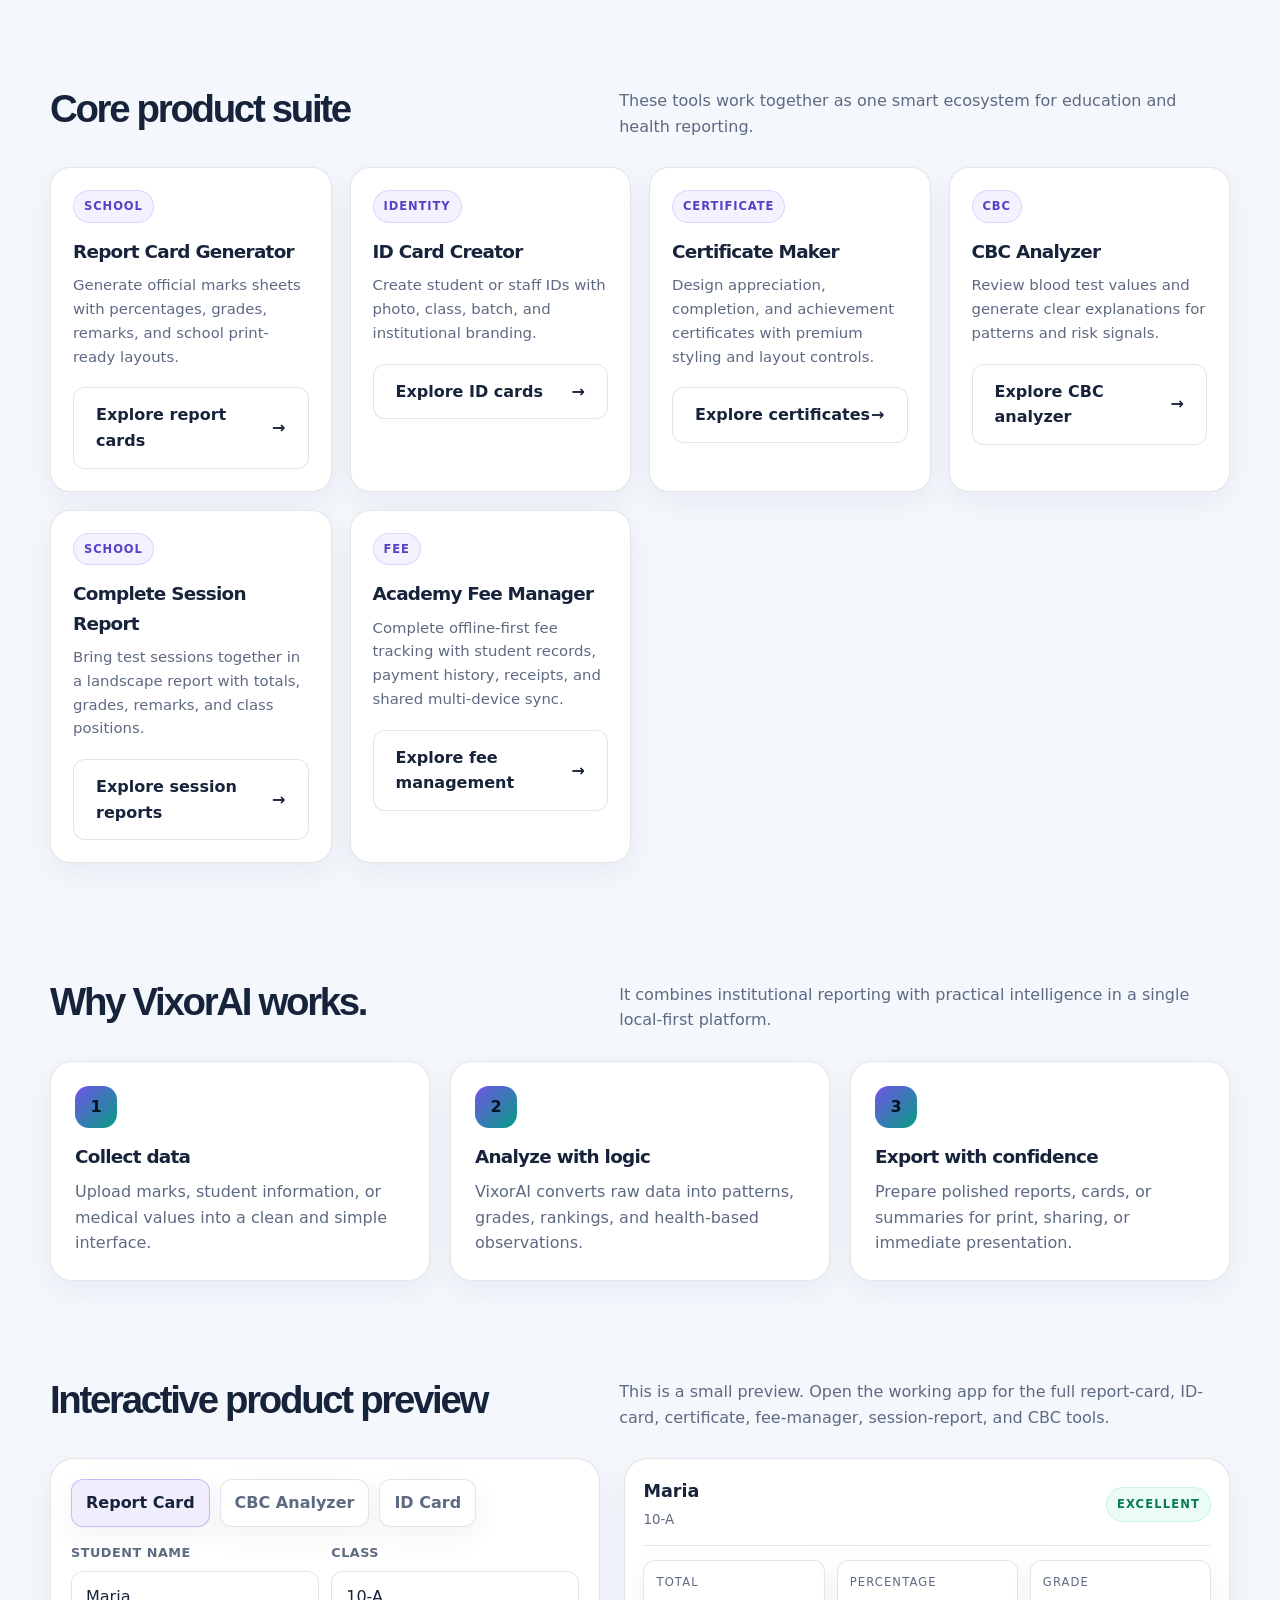
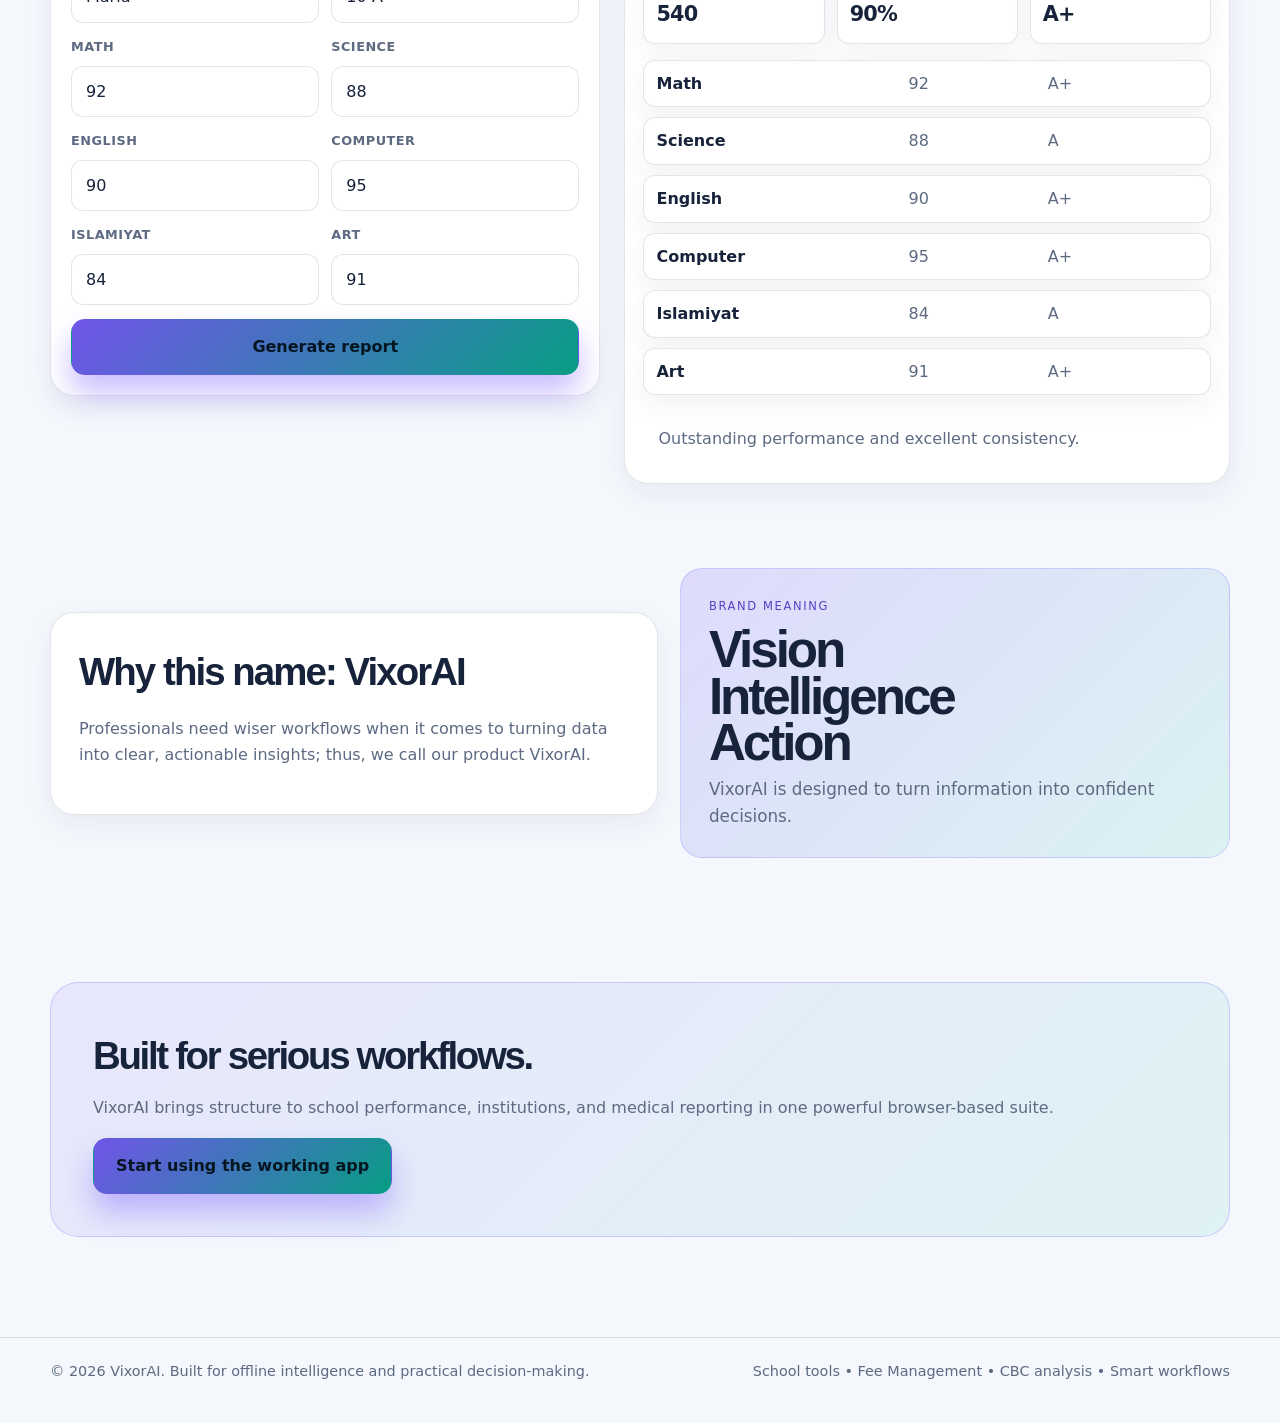
==== commit dcee0b70: "New Update Vixor" ====
--- a/index.html
+++ b/index.html
@@ -4,7 +4,7 @@
   <meta charset="UTF-8" />
   <meta name="viewport" content="width=device-width, initial-scale=1.0" />
   <title>VixorAI — Smart School & Medical Intelligence</title>
-  <meta name="description" content="VixorAI is a browser-based offline intelligence suite for schools and healthcare tools such as report cards, ID cards, certificates, and CBC analysis." />
+  <meta name="description" content="VixorAI is a browser-based offline intelligence suite for schools and healthcare tools such as fee management, report cards, ID cards, certificates, and CBC analysis." />
   <link rel="icon" type="image/png" href="[data-uri]" />
   <link rel="apple-touch-icon" href="[data-uri]" />
   <style>
@@ -135,6 +135,27 @@
       border-color: var(--line);
     }
 
+    #app-shell {
+      display: none;
+      position: fixed;
+      inset: 0;
+      z-index: 100;
+      flex-direction: column;
+      background: var(--bg);
+    }
+    #app-shell.open { display: flex; }
+    #app-shell-toolbar {
+      display: flex;
+      align-items: center;
+      min-height: 58px;
+      padding: 8px 16px;
+      border-bottom: 1px solid var(--line);
+      background: rgba(7, 17, 31, 0.92);
+    }
+    #app-shell-toolbar .button { min-height: 40px; padding: 8px 14px; }
+    #working-app-frame { flex: 1; width: 100%; min-height: 0; border: 0; background: var(--bg); }
+    body.app-open { overflow: hidden; }
+
     .hero { padding-top: 90px; padding-bottom: 40px; }
     .hero-grid {
       display: grid;
@@ -353,6 +374,14 @@
       border-radius: 20px;
       padding: 22px;
       overflow: hidden;
+    }
+    .tool-card .tool-link {
+      position: relative;
+      z-index: 1;
+      width: 100%;
+      justify-content: space-between;
+      margin-top: 18px;
+      border-radius: 12px;
     }
     .tool-card::after {
       content: "";
@@ -385,6 +414,12 @@
       letter-spacing: 0.08em;
       text-transform: uppercase;
     }
+    .tool-badge[data-type="fee"],
+    .tool-badge.fee {
+      border-color: rgba(41, 208, 177, 0.3);
+      background: rgba(41, 208, 177, 0.1);
+      color: #a8ffd8;
+    }
 
     .steps {
       display: grid;
@@ -672,10 +707,130 @@
       flex-wrap: wrap;
     }
 
+    .nav-links a {
+      display: inline-flex;
+      align-items: center;
+      min-height: 40px;
+      padding: 8px 13px;
+      border: 1px solid transparent;
+      border-radius: 999px;
+      transition: background 0.18s ease, border-color 0.18s ease, color 0.18s ease;
+    }
+    .nav-links a:hover {
+      color: var(--ink);
+      background: rgba(255,255,255,0.06);
+      border-color: var(--line);
+    }
+    .nav-links a:focus-visible,
+    .nav-actions .button:focus-visible,
+    .theme-toggle:focus-visible {
+      outline: 3px solid var(--primary-2);
+      outline-offset: 3px;
+    }
+    .nav-actions { gap: 10px; }
+    .nav-actions .button.primary {
+      min-height: 44px;
+      padding: 10px 18px;
+      border-radius: 999px;
+      box-shadow: 0 10px 24px rgba(124, 92, 255, 0.28);
+      white-space: nowrap;
+    }
+    .theme-toggle {
+      min-height: 44px;
+      gap: 8px;
+      padding: 9px 14px;
+      border-radius: 999px;
+      background: var(--panel);
+      border-color: var(--line);
+      white-space: nowrap;
+    }
+    .theme-toggle-icon { font-size: 1.05rem; line-height: 1; }
+
+    :root[data-theme="light"] {
+      color-scheme: light;
+      --bg: #f4f7fc;
+      --bg-soft: #eaf0fa;
+      --panel: rgba(255,255,255,0.88);
+      --panel-strong: #ffffff;
+      --line: rgba(27, 42, 68, 0.12);
+      --card: #ffffff;
+      --ink: #17233a;
+      --muted: #5d6a82;
+      --primary: #7054e8;
+      --primary-2: #079d84;
+      --accent: #a96300;
+      --danger: #c7354e;
+      --success: #087b54;
+      --shadow: 0 18px 45px rgba(35, 52, 82, 0.12);
+    }
+    :root[data-theme="light"] body {
+      background:
+        radial-gradient(circle at 0% 0%, rgba(124, 92, 255, 0.09), transparent 26%),
+        radial-gradient(circle at 100% 0%, rgba(41, 208, 177, 0.10), transparent 28%),
+        var(--bg);
+    }
+    :root[data-theme="light"] header {
+      background: rgba(255,255,255,0.82);
+    }
+    :root[data-theme="light"] .nav-links a:hover {
+      background: rgba(112,84,232,0.08);
+    }
+    :root[data-theme="light"] .hero-card,
+    :root[data-theme="light"] .dashboard,
+    :root[data-theme="light"] .keypoints > div,
+    :root[data-theme="light"] .feature-card,
+    :root[data-theme="light"] .tool-card,
+    :root[data-theme="light"] .step,
+    :root[data-theme="light"] .panel,
+    :root[data-theme="light"] .tab-btn,
+    :root[data-theme="light"] .preview,
+    :root[data-theme="light"] .report-preview,
+    :root[data-theme="light"] .summary-box,
+    :root[data-theme="light"] .subject-row,
+    :root[data-theme="light"] .cbc-card,
+    :root[data-theme="light"] .cbc-metric,
+    :root[data-theme="light"] .story-card {
+      background: var(--panel-strong);
+      border-color: var(--line);
+      box-shadow: 0 10px 28px rgba(35, 52, 82, 0.06);
+    }
+    :root[data-theme="light"] .tab-btn.active {
+      background: rgba(112,84,232,0.10);
+      border-color: rgba(112,84,232,0.32);
+      color: var(--ink);
+    }
+    :root[data-theme="light"] .field input,
+    :root[data-theme="light"] .field select {
+      background: #fff;
+      border-color: var(--line);
+    }
+    :root[data-theme="light"] .report-header {
+      border-bottom-color: var(--line);
+    }
+    :root[data-theme="light"] .tool-badge { color: #5940c5; }
+    :root[data-theme="light"] .tool-badge[data-type="fee"],
+    :root[data-theme="light"] .tool-badge.fee { color: #087b54; }
+    :root[data-theme="light"] .name-box .small { color: #5940c5; }
+    :root[data-theme="light"] .name-box p { color: var(--muted); }
+    :root[data-theme="light"] #app-shell-toolbar {
+      background: rgba(255,255,255,0.96);
+    }
+
     @media (max-width: 980px) {
       .hero-grid, .showcase-wrap, .story { display: grid; grid-template-columns: 1fr; }
       .feature-grid, .tools-grid, .steps { grid-template-columns: repeat(2, minmax(0, 1fr)); display: grid; }
-      .nav-links { display: none; }
+      .nav { flex-wrap: wrap; padding: 8px 0 0; row-gap: 4px; }
+      .nav-links {
+        display: flex;
+        order: 3;
+        flex-basis: 100%;
+        justify-content: flex-start;
+        gap: 6px;
+        overflow-x: auto;
+        padding-bottom: 8px;
+        scrollbar-width: thin;
+      }
+      .nav-links a { flex: 0 0 auto; }
       .section-header { display: grid; align-items: start; }
     }
 
@@ -684,8 +839,10 @@
       .nav { min-height: 64px; gap: 10px; }
       .brand { gap: 8px; font-size: 1.1rem; }
       .brand-mark { width: 36px; height: 36px; }
-      .nav-actions { width: auto; flex: 0 0 auto; gap: 0; }
-      .nav-actions .button { width: auto; min-height: 42px; padding: 10px 12px; font-size: 0.82rem; }
+      .nav-actions { width: auto; flex: 0 0 auto; gap: 8px; }
+      .nav-actions .button { width: auto; min-height: 42px; padding: 9px 12px; font-size: 0.82rem; }
+      .theme-toggle { min-height: 42px; padding: 9px 11px; }
+      .theme-toggle-label { display: none; }
       .button { width: auto; min-height: 44px; }
       .hero-actions { display: grid; grid-template-columns: minmax(0, 1fr); }
       .hero-actions .button, .form-grid > .button, .cta-box > .button { width: 100%; }
@@ -717,6 +874,10 @@
 
       <div class="nav-actions">
         <span class="pill">Offline-first</span>
+        <button class="button secondary theme-toggle" id="theme-toggle" type="button" aria-label="Switch to light theme" title="Switch to light theme">
+          <span class="theme-toggle-icon" aria-hidden="true">&#9788;</span>
+          <span class="theme-toggle-label">Light</span>
+        </button>
         <a class="button primary" href="#launch-app" onclick="openOfflineApp(event)">Launch App</a>
       </div>
     </div>
@@ -761,7 +922,7 @@
           </div>
 
           <div class="keypoints">
-            <div>5+<b>core tools</b></div>
+            <div>6+<b>core tools</b></div>
             <div>44+<b>template styles</b></div>
             <div>0<b>server dependency</b></div>
           </div>
@@ -800,6 +961,17 @@
           </article>
 
           <article class="feature-card">
+            <div class="iconbox">💰</div>
+            <h3>Academy fee operations</h3>
+            <p>Manage student fee records, monthly plans, collections, pending balances, and printable receipts with a local-first workflow.</p>
+            <ul>
+              <li>Student + class fee tracking</li>
+              <li>Paid / pending balance views</li>
+              <li>Receipt export and offline sync</li>
+            </ul>
+          </article>
+
+          <article class="feature-card">
             <div class="iconbox">🩺</div>
             <h3>Clinical support</h3>
             <p>Analyze CBC values with rule-based logic to generate understandable health summaries and alerts using local intelligence.</p>
@@ -825,24 +997,42 @@
             <span class="tool-badge">school</span>
             <h4>Report Card Generator</h4>
             <p>Generate official marks sheets with percentages, grades, remarks, and school print-ready layouts.</p>
+            <a class="button secondary tool-link" href="report-cards.html">Explore report cards <span aria-hidden="true">→</span></a>
           </article>
 
           <article class="tool-card">
             <span class="tool-badge">identity</span>
             <h4>ID Card Creator</h4>
             <p>Create student or staff IDs with photo, class, batch, and institutional branding.</p>
+            <a class="button secondary tool-link" href="id-cards.html">Explore ID cards <span aria-hidden="true">→</span></a>
           </article>
 
           <article class="tool-card">
             <span class="tool-badge">certificate</span>
             <h4>Certificate Maker</h4>
             <p>Design appreciation, completion, and achievement certificates with premium styling and layout controls.</p>
+            <a class="button secondary tool-link" href="certificates.html">Explore certificates <span aria-hidden="true">→</span></a>
           </article>
 
           <article class="tool-card">
             <span class="tool-badge">cbc</span>
             <h4>CBC Analyzer</h4>
             <p>Review blood test values and generate clear explanations for patterns and risk signals.</p>
+            <a class="button secondary tool-link" href="cbc-analyzer.html">Explore CBC analyzer <span aria-hidden="true">→</span></a>
+          </article>
+
+          <article class="tool-card">
+            <span class="tool-badge">school</span>
+            <h4>Complete Session Report</h4>
+            <p>Bring test sessions together in a landscape report with totals, grades, remarks, and class positions.</p>
+            <a class="button secondary tool-link" href="session-report.html">Explore session reports <span aria-hidden="true">→</span></a>
+          </article>
+
+          <article class="tool-card">
+            <span class="tool-badge">fee</span>
+            <h4>Academy Fee Manager</h4>
+            <p>Complete offline-first fee tracking with student records, payment history, receipts, and shared multi-device sync.</p>
+            <a class="button secondary tool-link" href="fee-manager.html">Explore fee management <span aria-hidden="true">→</span></a>
           </article>
         </div>
       </div>
@@ -881,7 +1071,7 @@
       <div class="container">
         <div class="section-header">
           <h2>Interactive product preview</h2>
-          <p>This is a small preview. Open the working app for the full report-card, ID-card, certificate, session-report, and CBC tools.</p>
+          <p>This is a small preview. Open the working app for the full report-card, ID-card, certificate, fee-manager, session-report, and CBC tools.</p>
         </div>
 
         <div class="showcase-wrap">
@@ -1017,31 +1207,78 @@
     </section>
   </main>
 
+  <div id="app-shell" aria-hidden="true">
+    <div id="app-shell-toolbar">
+      <button class="button secondary" id="back-home" type="button" aria-label="Back to VixorAI home">&#8592; Back to Home</button>
+    </div>
+    <iframe id="working-app-frame" title="VixorAI working app"></iframe>
+  </div>
+
   <footer>
     <div class="container foot">
       <div>© 2026 VixorAI. Built for offline intelligence and practical decision-making.</div>
-      <div>School tools • CBC analysis • Smart workflows</div>
+      <div>School tools • Fee Management • CBC analysis • Smart workflows</div>
     </div>
   </footer>
 
+  <script id="fee-manager-payload" type="application/octet-stream">[base64]/[base64]/[base64]/[base64]/[base64]/[base64]/[base64]/[base64]/[base64]/ICdzZWxlY3RlZCcgOiAnJ30+JHtlc2ModCl9PC9vcHRpb24+YDsKCmZ1bmN0aW9uIHRvYXN0KG0sIGJhZCkgeyBjb25zdCB0ID0gJCgnI3RvYXN0Jyk7IHQudGV4dENvbnRlbnQgPSBtOyB0LmNsYXNzTmFtZSA9IGJhZCA/[base64]/[base64]/[base64]/[base64]/[base64]/[base64]/[base64]/[base64]/[base64]/[base64]/[base64]/[base64]/[base64]</script>
+
   <script id="offline-app-payload" type="application/octet-stream">[base64]